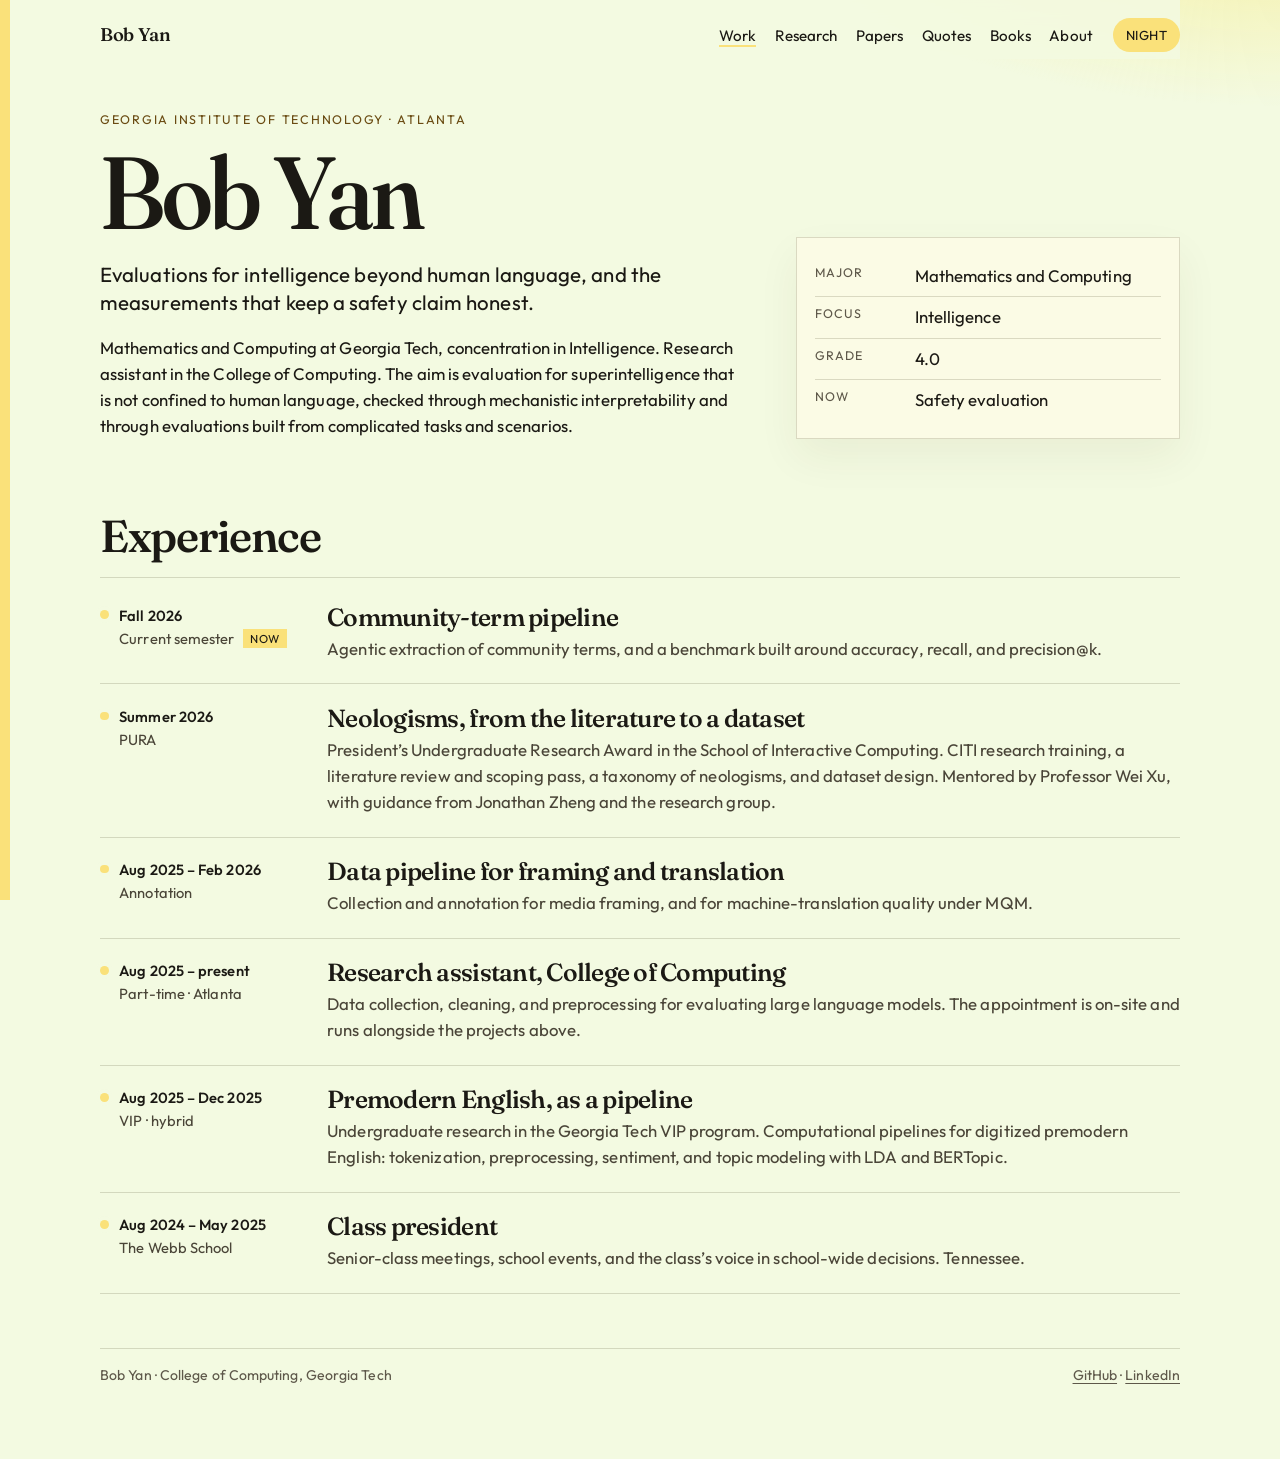
==== index.html @ c5e2551e "Add a reading list grouped by the questions behind the evaluation work. Co-authored-by: Cursor <curs" ====
<!DOCTYPE html>
<html lang="en" data-theme="light">
<head>
  <meta charset="utf-8">
  <script>
    (function () {
      try {
        var theme = localStorage.getItem("theme");
        if (theme === "dark" || theme === "light") {
          document.documentElement.setAttribute("data-theme", theme);
        }
      } catch (error) {}
    })();
  </script>
  <meta name="viewport" content="width=device-width, initial-scale=1">
  <title>Bob Yan</title>
  <meta name="description" content="Bob Yan studies Mathematics and Computing at Georgia Tech, concentration in Intelligence. He works on evaluations for superintelligence beyond human language.">
  <meta name="theme-color" content="#F3FAE1">
  <link rel="canonical" href="https://bobby-24.github.io/">
  <meta property="og:title" content="Bob Yan">
  <meta property="og:description" content="Evaluations for intelligence beyond human language, checked through more than one measure.">
  <meta property="og:type" content="website">
  <meta property="og:url" content="https://bobby-24.github.io/">
  <link rel="icon" href="favicon.svg" type="image/svg+xml">
  <link rel="preconnect" href="https://fonts.googleapis.com">
  <link rel="preconnect" href="https://fonts.gstatic.com" crossorigin>
  <link href="https://fonts.googleapis.com/css2?family=Fraunces:opsz,wght@9..144,500..700&family=Outfit:wght@100..900&display=swap" rel="stylesheet">
  <link rel="stylesheet" href="css/site.css">
</head>
<body>
  <a class="skip" href="#main">Skip to content</a>
  <div class="wrap">
    <header class="site-header">
      <a class="brand" href="index.html">Bob Yan</a>
      <nav class="site-nav" aria-label="Primary">
        <a href="index.html" aria-current="page">Work</a>
        <a href="research.html">Research</a>
        <a href="papers.html">Papers</a>
        <a href="quotes.html">Quotes</a>
        <a href="books.html">Books</a>
        <a href="about.html">About</a>
      </nav>
      <button class="theme-toggle" type="button" data-theme-toggle aria-pressed="false">Night</button>
    </header>

    <main id="main">
      <section class="opening">
        <div>
          <p class="eyebrow">Georgia Institute of Technology · Atlanta</p>
          <h1 class="mast">Bob Yan</h1>
          <p class="lede">Evaluations for intelligence beyond human language, and the measurements that keep a safety claim honest.</p>
          <p>Mathematics and Computing at Georgia Tech, concentration in Intelligence. Research assistant in the College of Computing. The aim is evaluation for superintelligence that is not confined to human language, checked through mechanistic interpretability and through evaluations built from complicated tasks and scenarios.</p>
        </div>
        <ul class="facts">
          <li><span>Major</span> Mathematics and Computing</li>
          <li><span>Focus</span> Intelligence</li>
          <li><span>Grade</span> 4.0</li>
          <li><span>Now</span> Safety evaluation</li>
        </ul>
      </section>

      <section class="section" aria-labelledby="experience-title">
        <h2 id="experience-title">Experience</h2>
        <ol class="timeline">
          <li>
            <div class="when"><strong>Fall 2026</strong> Current semester <span class="now">Now</span></div>
            <div>
              <h3>Community-term pipeline</h3>
              <p>Agentic extraction of community terms, and a benchmark built around accuracy, recall, and precision@k.</p>
            </div>
          </li>
          <li>
            <div class="when"><strong>Summer 2026</strong> PURA</div>
            <div>
              <h3>Neologisms, from the literature to a dataset</h3>
              <p>President’s Undergraduate Research Award in the School of Interactive Computing. CITI research training, a literature review and scoping pass, a taxonomy of neologisms, and dataset design. Mentored by Professor Wei Xu, with guidance from Jonathan Zheng and the research group.</p>
            </div>
          </li>
          <li>
            <div class="when"><strong>Aug 2025 – Feb 2026</strong> Annotation</div>
            <div>
              <h3>Data pipeline for framing and translation</h3>
              <p>Collection and annotation for media framing, and for machine-translation quality under MQM.</p>
            </div>
          </li>
          <li>
            <div class="when"><strong>Aug 2025 – present</strong> Part-time · Atlanta</div>
            <div>
              <h3>Research assistant, College of Computing</h3>
              <p>Data collection, cleaning, and preprocessing for evaluating large language models. The appointment is on-site and runs alongside the projects above.</p>
            </div>
          </li>
          <li>
            <div class="when"><strong>Aug 2025 – Dec 2025</strong> VIP · hybrid</div>
            <div>
              <h3>Premodern English, as a pipeline</h3>
              <p>Undergraduate research in the Georgia Tech VIP program. Computational pipelines for digitized premodern English: tokenization, preprocessing, sentiment, and topic modeling with LDA and BERTopic.</p>
            </div>
          </li>
          <li>
            <div class="when"><strong>Aug 2024 – May 2025</strong> The Webb School</div>
            <div>
              <h3>Class president</h3>
              <p>Senior-class meetings, school events, and the class’s voice in school-wide decisions. Tennessee.</p>
            </div>
          </li>
        </ol>
      </section>
    </main>

    <footer class="site-footer">
      <span>Bob Yan · College of Computing, Georgia Tech</span>
      <span><a href="https://github.com/BobbY-24">GitHub</a> · <a href="https://www.linkedin.com/in/guanjun-yan-71350a36a/">LinkedIn</a></span>
    </footer>
  </div>
  <script src="js/theme.js"></script>
</body>
</html>
---- css/site.css ----
:root {
  color-scheme: light;
  --bg: #f3fae1;
  --bg-raise: rgba(255, 252, 232, 0.72);
  --wash: #f7ed92;
  --accent: #fae17a;
  --ink: #1b1914;
  --muted: #4a4538;
  --faint: #5e584a;
  --line: rgba(48, 40, 12, 0.16);
  --link: #1a4a42;
  --kicker: #6a4b12;
  --shadow: 0 18px 40px rgba(70, 58, 10, 0.06);
  --serif: "Fraunces", "Iowan Old Style", Palatino, serif;
  --sans: "Outfit", "Avenir Next", "Segoe UI", sans-serif;
}

[data-theme="dark"] {
  color-scheme: dark;
  --bg: #1f1f28;
  --bg-raise: #2a2a37;
  --wash: #363646;
  --accent: #e6c384;
  --ink: #dcd7ba;
  --muted: #c8c093;
  --faint: #957fb8;
  --line: #363646;
  --link: #7fb4ca;
  --kicker: #e6c384;
  --shadow: none;
}

*,
*::before,
*::after {
  box-sizing: border-box;
}

html {
  background: var(--bg);
}

body {
  margin: 0;
  min-height: 100vh;
  background:
    radial-gradient(900px 420px at 100% -10%, var(--wash), transparent 60%),
    var(--bg);
  color: var(--ink);
  font-family: var(--sans);
  font-size: 1.05rem;
  font-weight: 420;
  line-height: 1.55;
  letter-spacing: 0.005em;
}

body::before {
  content: "";
  position: fixed;
  inset: 0 auto 0 0;
  width: 10px;
  background: var(--accent);
  pointer-events: none;
}

a {
  color: var(--link);
  text-decoration-thickness: 1px;
  text-underline-offset: 0.18em;
}

a:hover {
  color: var(--ink);
}

:focus-visible {
  outline: 2px solid var(--ink);
  outline-offset: 3px;
}

::selection {
  background: var(--accent);
  color: #1b1914;
}

.skip {
  position: absolute;
  left: 1rem;
  top: -4rem;
  background: var(--accent);
  color: #1b1914;
  padding: 0.5rem 0.8rem;
  z-index: 5;
}

.skip:focus {
  top: 0.75rem;
}

.wrap {
  width: min(1080px, calc(100% - 3rem));
  margin: 0 auto;
  padding-bottom: 4.5rem;
}

.site-header {
  display: flex;
  align-items: center;
  gap: 1.25rem;
  padding: 1.15rem 0 0.4rem;
  position: sticky;
  top: 0;
  z-index: 3;
  background: color-mix(in srgb, var(--bg) 88%, transparent);
  backdrop-filter: blur(10px);
}

.brand {
  font-family: var(--serif);
  font-weight: 560;
  font-size: 1.15rem;
  color: var(--ink);
  text-decoration: none;
  letter-spacing: -0.02em;
}

.site-nav {
  display: flex;
  gap: 1.15rem;
  margin-left: auto;
}

.site-nav a {
  color: var(--ink);
  text-decoration: none;
  font-size: 0.95rem;
}

.site-nav a[aria-current="page"] {
  box-shadow: inset 0 -2px 0 var(--accent);
}

.theme-toggle {
  appearance: none;
  border: 0;
  background: var(--accent);
  color: #1b1914;
  font: inherit;
  font-size: 0.82rem;
  letter-spacing: 0.04em;
  text-transform: uppercase;
  border-radius: 999px;
  padding: 0.42rem 0.8rem;
  cursor: pointer;
}

.opening {
  display: grid;
  grid-template-columns: 1.35fr 0.8fr;
  gap: 2.5rem 3rem;
  align-items: end;
  padding: 3.2rem 0 2.4rem;
}

.eyebrow,
.kicker {
  margin: 0 0 0.7rem;
  color: var(--kicker);
  font-size: 0.78rem;
  letter-spacing: 0.14em;
  text-transform: uppercase;
}

h1,
h2,
h3 {
  font-family: var(--serif);
  font-weight: 560;
  letter-spacing: -0.03em;
  line-height: 1.02;
}

h1 {
  margin: 0;
  max-width: 16ch;
  font-size: clamp(2.15rem, 4.4vw, 3.6rem);
  font-variation-settings: "opsz" 144, "SOFT" 40, "WONK" 1;
}

h1.mast {
  max-width: none;
  font-size: clamp(3.4rem, 8vw, 6.4rem);
}

h2 {
  margin: 0 0 1.2rem;
  font-size: clamp(2rem, 4vw, 2.8rem);
}

h3 {
  margin: 0 0 0.35rem;
  font-size: 1.55rem;
}

.lede {
  margin: 1rem 0 0;
  max-width: 38rem;
  font-size: 1.28rem;
  line-height: 1.4;
}

.opening p:last-child {
  margin-bottom: 0;
}

.facts {
  margin: 0;
  padding: 1.1rem 1.15rem;
  list-style: none;
  background: var(--bg-raise);
  border: 1px solid var(--line);
  box-shadow: var(--shadow);
}

.facts li {
  display: grid;
  grid-template-columns: 5.6rem 1fr;
  gap: 0.6rem;
  padding: 0.45rem 0;
  border-top: 1px solid var(--line);
}

.facts li:first-child {
  border-top: 0;
}

.facts span {
  color: var(--faint);
  font-size: 0.78rem;
  letter-spacing: 0.08em;
  text-transform: uppercase;
}

.section {
  padding: 2.2rem 0 0.4rem;
}

.timeline {
  list-style: none;
  margin: 0;
  padding: 0.3rem 0 0;
  border-top: 1px solid var(--line);
}

.timeline li {
  display: grid;
  grid-template-columns: 11.5rem 1fr;
  gap: 1.5rem;
  padding: 1.35rem 0 1.35rem 1.2rem;
  border-bottom: 1px solid var(--line);
  position: relative;
}

.timeline li::before {
  content: "";
  position: absolute;
  left: 0;
  top: 1.7rem;
  width: 0.55rem;
  height: 0.55rem;
  border-radius: 50%;
  background: var(--accent);
  box-shadow: 0 0 0 4px var(--bg);
}

.when {
  color: var(--muted);
  font-size: 0.92rem;
}

.when strong {
  display: block;
  color: var(--ink);
  font-weight: 560;
}

.now {
  display: inline-block;
  margin-left: 0.35rem;
  padding: 0.05rem 0.4rem;
  background: var(--accent);
  color: #1b1914;
  font-size: 0.72rem;
  letter-spacing: 0.08em;
  text-transform: uppercase;
  vertical-align: 0.1em;
}

.timeline p,
.project p,
.prose p {
  margin: 0.35rem 0 0;
  color: var(--muted);
}

.interest-grid,
.project-list {
  display: grid;
  gap: 1rem;
}

.interest-grid {
  grid-template-columns: 1fr 1fr;
  gap: 1rem;
  margin-bottom: 2.4rem;
}

.panel,
.project {
  background: var(--bg-raise);
  border: 1px solid var(--line);
  padding: 1.25rem 1.3rem 1.35rem;
}

.panel p,
.project p {
  color: var(--muted);
}

.index {
  display: block;
  margin-bottom: 0.7rem;
  font-family: var(--serif);
  font-size: 0.95rem;
  color: var(--kicker);
}

.meta {
  display: flex;
  flex-wrap: wrap;
  gap: 0.4rem 0.55rem;
  margin: 0.9rem 0 0;
  padding: 0;
  list-style: none;
}

.meta li {
  border: 1px solid var(--line);
  padding: 0.15rem 0.5rem;
  font-size: 0.82rem;
  color: var(--muted);
}

.repo {
  display: inline-block;
  margin-top: 0.95rem;
  color: var(--ink);
  font-weight: 560;
}

.pair {
  display: grid;
  gap: 0.85rem;
  margin-top: 1rem;
}

.pair a {
  color: var(--ink);
}

.note {
  margin-top: 0.8rem;
  font-size: 0.92rem;
}

.coursework {
  margin-top: 1.6rem;
  padding-top: 1.2rem;
  border-top: 1px solid var(--line);
}

.coursework ul {
  margin: 0.4rem 0 0;
  padding: 0;
  list-style: none;
}

.coursework li + li {
  margin-top: 0.35rem;
}

.shelf {
  list-style: none;
  margin: 0;
  padding: 0;
  border-top: 1px solid var(--line);
}

.shelf li {
  display: grid;
  grid-template-columns: 8.5rem 1fr;
  gap: 1rem;
  padding: 0.85rem 0;
  border-bottom: 1px solid var(--line);
}

.shelf strong {
  font-weight: 560;
}

.writers {
  margin: 0.4rem 0 0;
  font-family: var(--serif);
  font-size: clamp(1.6rem, 3vw, 2.2rem);
  line-height: 1.25;
  letter-spacing: -0.03em;
}

.writers a {
  color: inherit;
}

.link-row {
  display: flex;
  flex-wrap: wrap;
  gap: 0.7rem 1.2rem;
  margin: 0.8rem 0 0;
  padding: 0;
  list-style: none;
}

.site-footer {
  display: flex;
  justify-content: space-between;
  gap: 1rem;
  margin-top: 3rem;
  padding-top: 1rem;
  border-top: 1px solid var(--line);
  color: var(--faint);
  font-size: 0.88rem;
}

.site-footer a {
  color: var(--faint);
}

.quote-open {
  grid-template-columns: 1fr;
  padding-bottom: 0.4rem;
}

.epigraph {
  margin: 1.4rem 0 0;
  padding: 0;
  border: 0;
  max-width: 28rem;
}

.epigraph p {
  margin: 0;
  font-family: var(--serif);
  font-size: clamp(1.45rem, 3vw, 2.05rem);
  line-height: 1.25;
  letter-spacing: -0.03em;
}

.epigraph footer {
  margin-top: 0.75rem;
  color: var(--muted);
  font-size: 0.95rem;
}

.quote-nav {
  display: flex;
  flex-wrap: wrap;
  gap: 0.35rem 1.1rem;
  margin-top: 1.6rem;
}

.quote-nav a {
  color: var(--ink);
  text-decoration: none;
  letter-spacing: 0.08em;
  text-transform: lowercase;
  font-size: 0.92rem;
}

.quote-section {
  scroll-margin-top: 4.5rem;
}

.quote-section h2 {
  font-size: clamp(1.7rem, 3vw, 2.2rem);
  font-weight: 500;
  letter-spacing: 0.01em;
}

.quotes {
  list-style: none;
  margin: 0;
  padding: 0;
  border-top: 1px solid var(--line);
}

.quotes li {
  padding: 1.15rem 0 1.2rem;
  border-bottom: 1px solid var(--line);
}

.quotes .line {
  margin: 0;
  max-width: 40rem;
  font-family: var(--serif);
  font-size: 1.28rem;
  line-height: 1.35;
  letter-spacing: -0.02em;
}

.quotes .who {
  margin: 0.55rem 0 0;
  color: var(--muted);
  font-size: 0.92rem;
}

.colophon {
  margin-top: 1.4rem;
  max-width: 42rem;
  color: var(--faint);
  font-size: 0.88rem;
}

.read-section {
  scroll-margin-top: 4.5rem;
  margin-top: 2.8rem;
}

.read-section h2 {
  margin-bottom: 0.7rem;
  font-size: clamp(1.7rem, 3vw, 2.3rem);
}

.read-section .why {
  max-width: 42rem;
  margin: 0;
  color: var(--muted);
}

.read-section .count {
  margin: 0.85rem 0 0;
  color: var(--kicker);
  font-size: 0.78rem;
  letter-spacing: 0.14em;
  text-transform: uppercase;
}

.papers {
  list-style: none;
  margin: 0.7rem 0 0;
  padding: 0;
  border-top: 1px solid var(--line);
}

.papers li {
  display: grid;
  grid-template-columns: minmax(11rem, 17rem) minmax(0, 1fr) 3.2rem;
  gap: 0.35rem 1.2rem;
  align-items: baseline;
  padding: 0.85rem 0;
  border-bottom: 1px solid var(--line);
}

.papers .who {
  color: var(--muted);
  font-size: 0.92rem;
}

.papers a {
  color: var(--ink);
  font-family: var(--serif);
  font-size: 1.08rem;
  letter-spacing: -0.02em;
  line-height: 1.3;
}

.papers .year {
  color: var(--faint);
  font-size: 0.85rem;
  font-variant-numeric: tabular-nums;
  text-align: right;
}

.shelf-block {
  margin-top: 2.4rem;
}

.shelf-block h2 {
  margin-bottom: 0.9rem;
  padding-bottom: 0.45rem;
  border-bottom: 1px solid var(--line);
  font-size: clamp(1.6rem, 3vw, 2.1rem);
}

.shelf-label {
  margin: 1.8rem 0 0.75rem;
  color: var(--kicker);
  font-family: var(--sans);
  font-size: 0.78rem;
  font-weight: 560;
  letter-spacing: 0.14em;
  text-transform: uppercase;
}

.book-list {
  display: grid;
  grid-template-columns: repeat(auto-fill, minmax(min(100%, 270px), 1fr));
  gap: 0.9rem;
}

.book-item {
  display: flex;
  gap: 1rem;
  min-height: 9.2rem;
  padding: 1rem;
  border: 1px solid var(--line);
  background: var(--bg-raise);
  color: inherit;
  text-decoration: none;
}

a.book-item:hover {
  border-color: var(--accent);
}

a.book-item:hover .book-title {
  text-decoration: underline;
}

.book-cover {
  flex: 0 0 5rem;
  width: 5rem;
  height: 7.5rem;
  background: var(--wash);
  overflow: hidden;
}

.book-cover img {
  display: block;
  width: 100%;
  height: 100%;
  object-fit: cover;
}

.book-info {
  display: flex;
  flex-direction: column;
  min-width: 0;
}

.book-title {
  font-family: var(--serif);
  font-size: 1.08rem;
  font-weight: 560;
  letter-spacing: -0.02em;
  line-height: 1.25;
}

.book-author {
  margin-top: 0.35rem;
  color: var(--muted);
  font-size: 0.9rem;
}

.book-year {
  margin-top: auto;
  padding-top: 0.45rem;
  color: var(--faint);
  font-size: 0.78rem;
  letter-spacing: 0.04em;
}

@media (max-width: 800px) {
  body::before {
    width: 6px;
  }

  .wrap {
    width: min(1080px, calc(100% - 1.6rem));
  }

  .site-header {
    flex-wrap: wrap;
  }

  .site-nav {
    gap: 0.75rem;
  }

  .opening,
  .interest-grid,
  .timeline li,
  .shelf li,
  .facts li {
    grid-template-columns: 1fr;
  }

  .facts li {
    gap: 0.15rem;
  }

  .papers li {
    grid-template-columns: 1fr auto;
  }

  .papers .who {
    grid-column: 1 / -1;
  }

  h1 {
    font-size: clamp(1.85rem, 8vw, 2.6rem);
  }

  h1.mast {
    font-size: clamp(3rem, 16vw, 4.4rem);
  }

  .site-footer {
    flex-direction: column;
  }
}

@media (prefers-reduced-motion: reduce) {
  html {
    scroll-behavior: auto;
  }
}
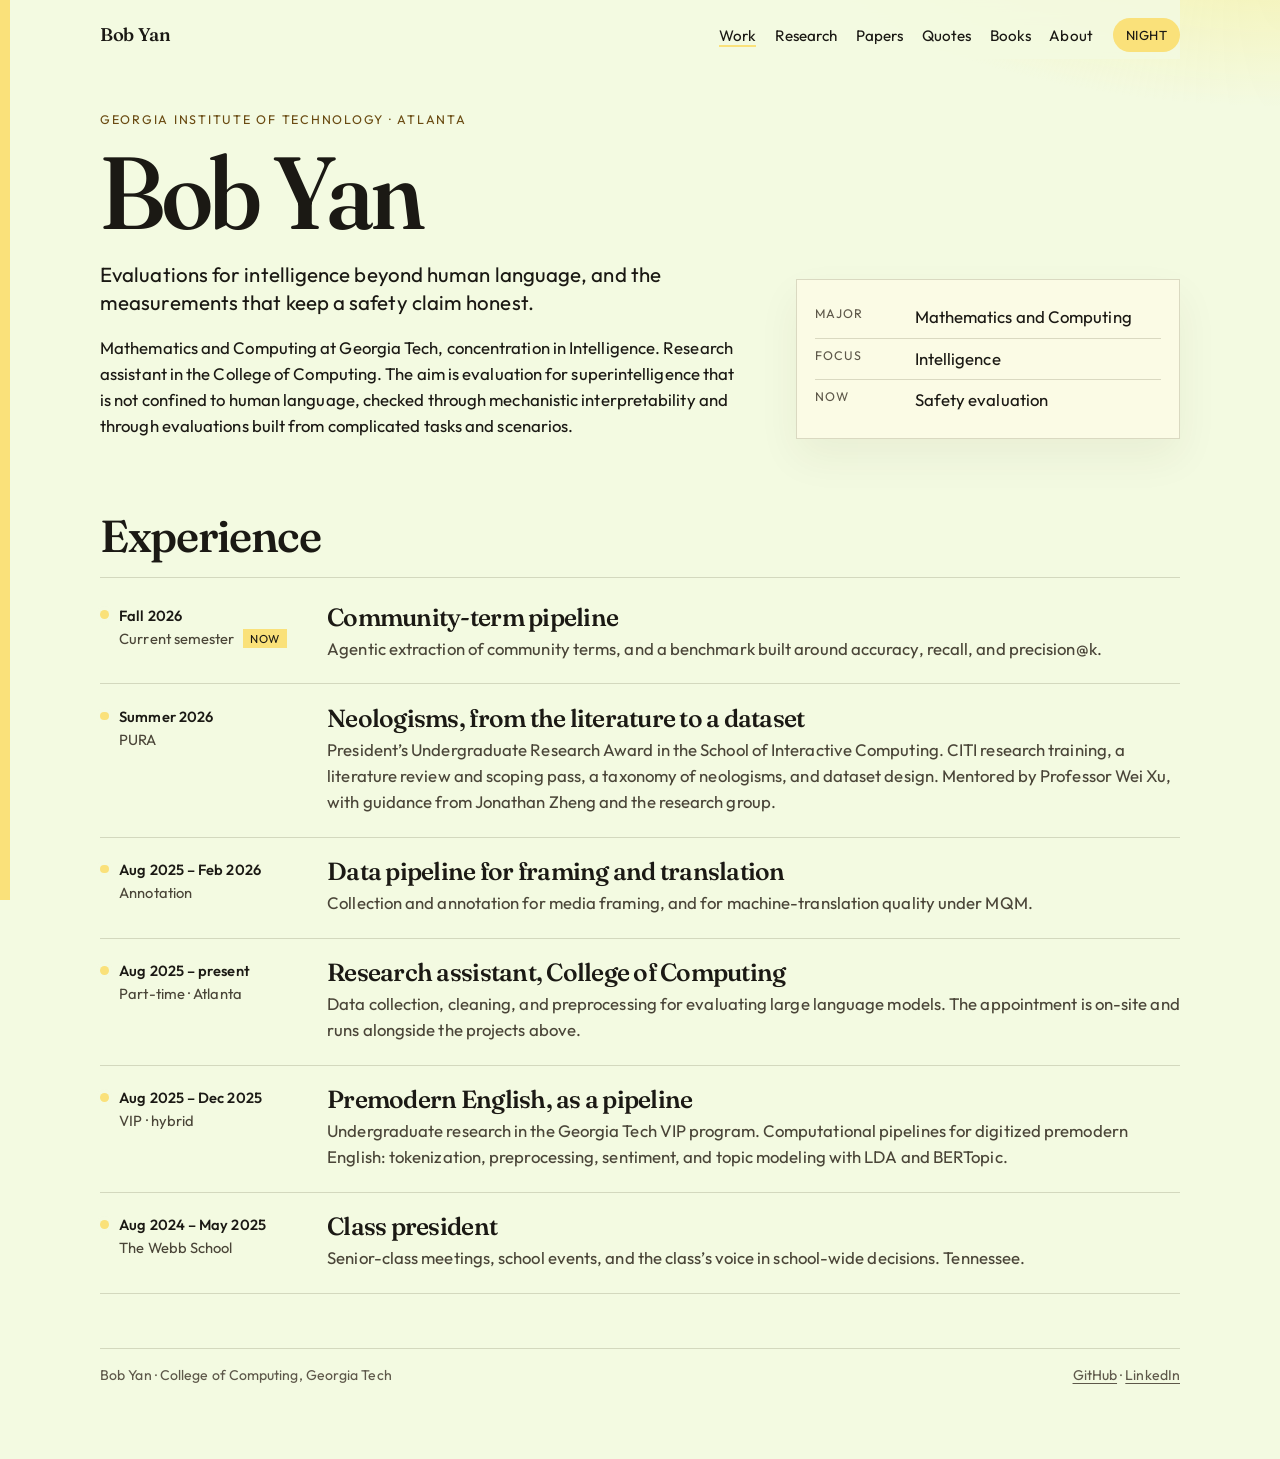
==== commit fdd88c8e: "Remove the grade from the public profile. Co-authored-by: Cursor <cursoragent@cursor.com>" ====
--- a/index.html
+++ b/index.html
@@ -54,7 +54,6 @@
         <ul class="facts">
           <li><span>Major</span> Mathematics and Computing</li>
           <li><span>Focus</span> Intelligence</li>
-          <li><span>Grade</span> 4.0</li>
           <li><span>Now</span> Safety evaluation</li>
         </ul>
       </section>
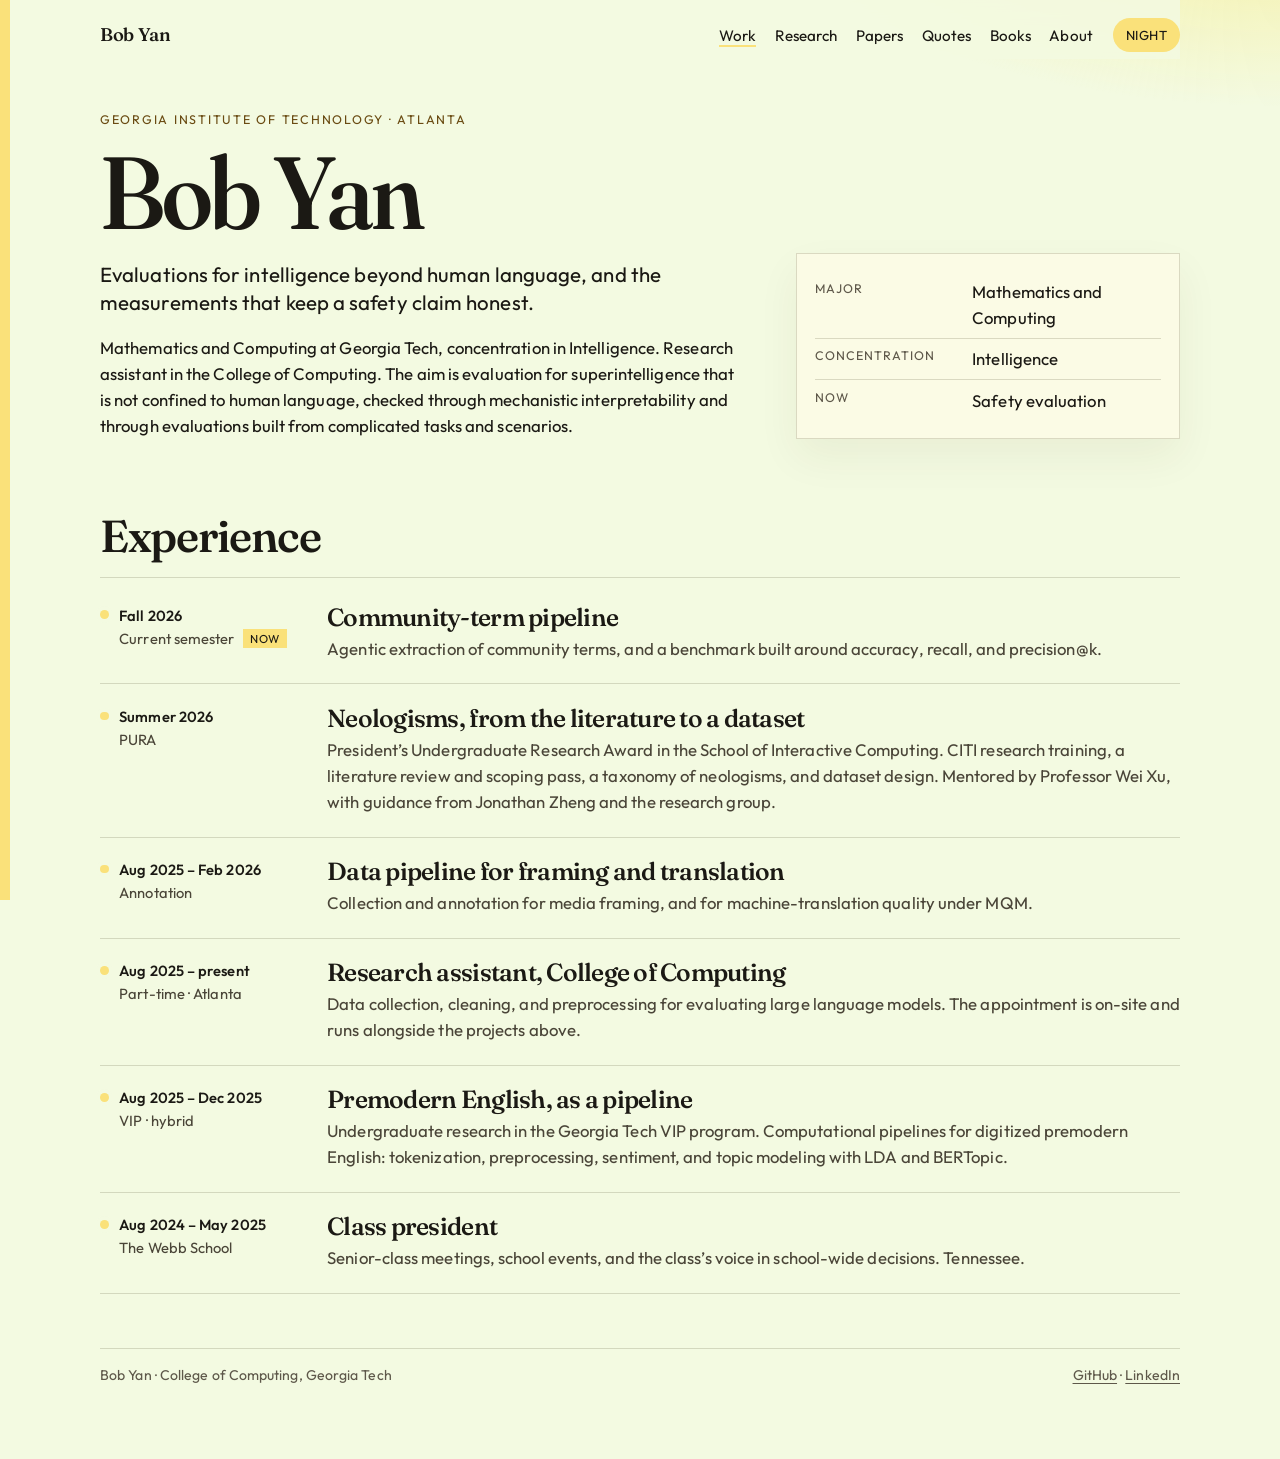
==== commit f4145319: "Name the facts label Concentration. Co-authored-by: Cursor <cursoragent@cursor.com>" ====
--- a/index.html
+++ b/index.html
@@ -53,7 +53,7 @@
         </div>
         <ul class="facts">
           <li><span>Major</span> Mathematics and Computing</li>
-          <li><span>Focus</span> Intelligence</li>
+          <li><span>Concentration</span> Intelligence</li>
           <li><span>Now</span> Safety evaluation</li>
         </ul>
       </section>
--- a/css/site.css
+++ b/css/site.css
@@ -220,11 +220,12 @@
   background: var(--bg-raise);
   border: 1px solid var(--line);
   box-shadow: var(--shadow);
+  container-type: inline-size;
 }
 
 .facts li {
   display: grid;
-  grid-template-columns: 5.6rem 1fr;
+  grid-template-columns: 9.2rem 1fr;
   gap: 0.6rem;
   padding: 0.45rem 0;
   border-top: 1px solid var(--line);
@@ -239,6 +240,13 @@
   font-size: 0.78rem;
   letter-spacing: 0.08em;
   text-transform: uppercase;
+}
+
+@container (max-width: 20rem) {
+  .facts li {
+    grid-template-columns: 1fr;
+    gap: 0.15rem;
+  }
 }
 
 .section {
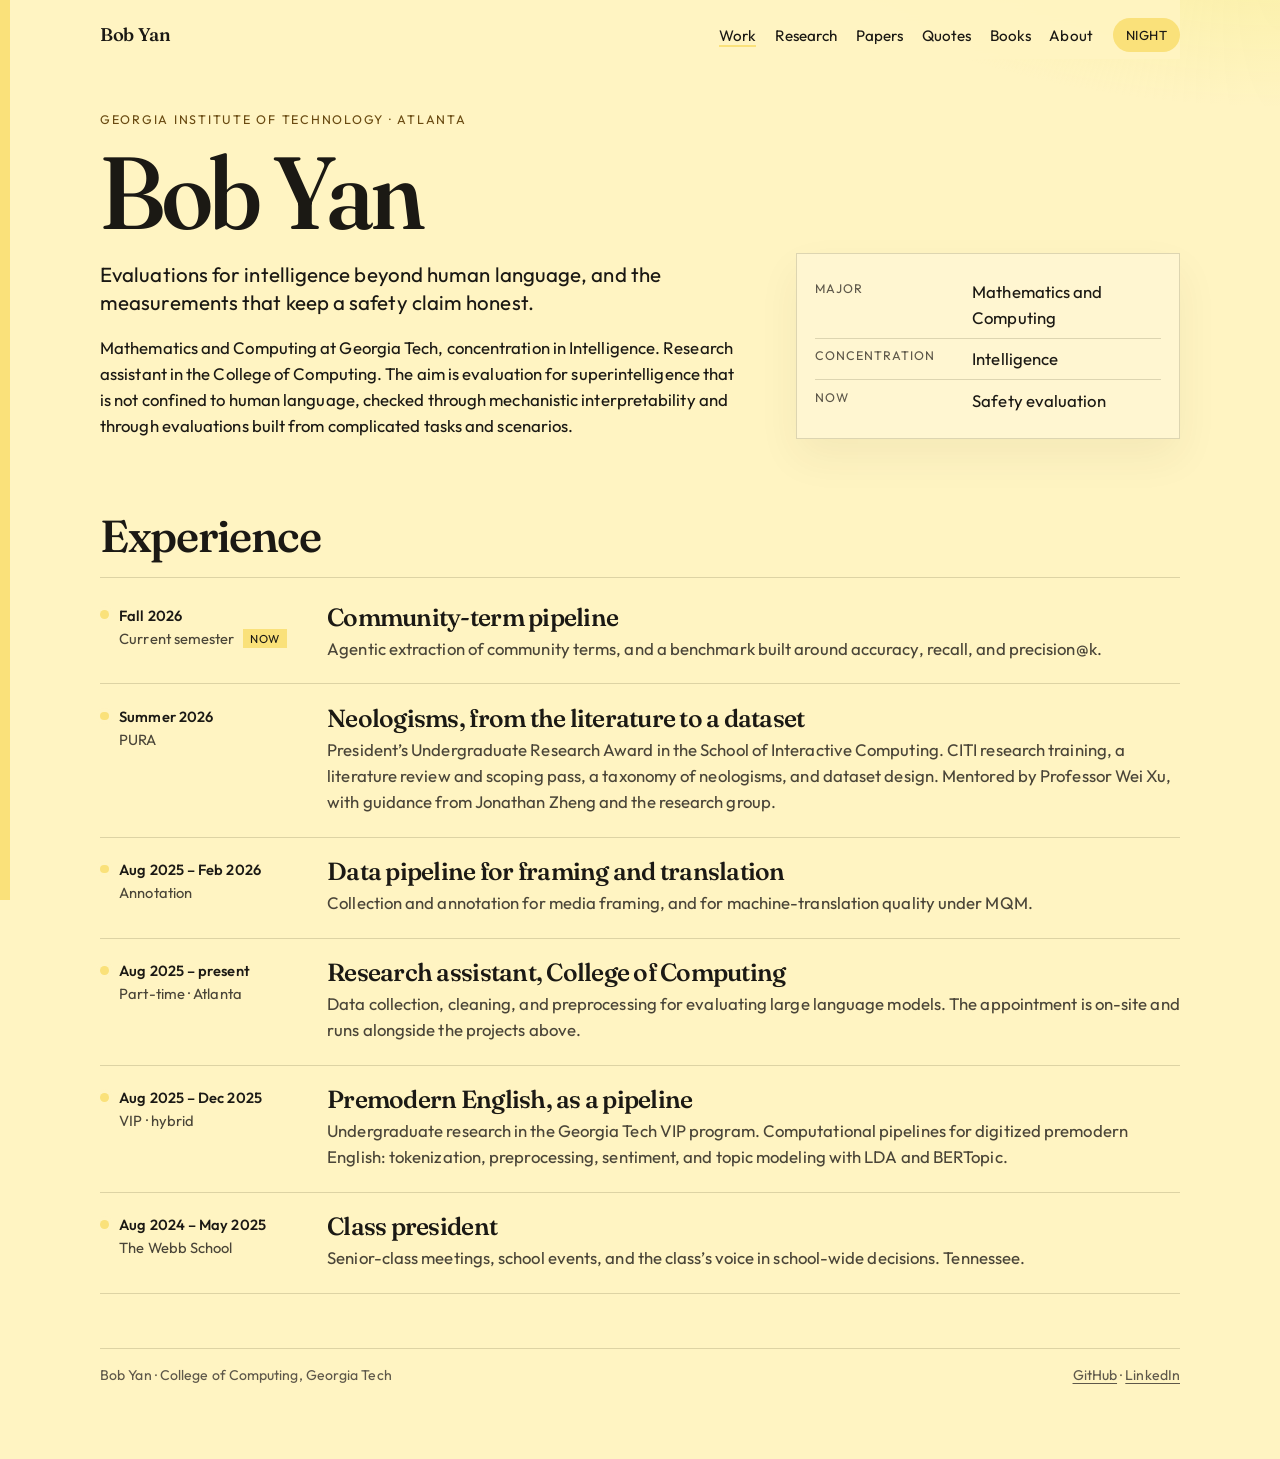
==== commit 928a1ed4: "Shift the paper background to light yellow and the night text to gold. Co-authored-by: Cursor <curso" ====
--- a/index.html
+++ b/index.html
@@ -15,7 +15,7 @@
   <meta name="viewport" content="width=device-width, initial-scale=1">
   <title>Bob Yan</title>
   <meta name="description" content="Bob Yan studies Mathematics and Computing at Georgia Tech, concentration in Intelligence. He works on evaluations for superintelligence beyond human language.">
-  <meta name="theme-color" content="#F3FAE1">
+  <meta name="theme-color" content="#FFF4C2">
   <link rel="canonical" href="https://bobby-24.github.io/">
   <meta property="og:title" content="Bob Yan">
   <meta property="og:description" content="Evaluations for intelligence beyond human language, checked through more than one measure.">
--- a/css/site.css
+++ b/css/site.css
@@ -1,7 +1,7 @@
 :root {
   color-scheme: light;
-  --bg: #f3fae1;
-  --bg-raise: rgba(255, 252, 232, 0.72);
+  --bg: #fff4c2;
+  --bg-raise: rgba(255, 248, 214, 0.78);
   --wash: #f7ed92;
   --accent: #fae17a;
   --ink: #1b1914;
@@ -21,8 +21,8 @@
   --bg-raise: #2a2a37;
   --wash: #363646;
   --accent: #e6c384;
-  --ink: #dcd7ba;
-  --muted: #c8c093;
+  --ink: #f2d08a;
+  --muted: #d4bc80;
   --faint: #957fb8;
   --line: #363646;
   --link: #7fb4ca;
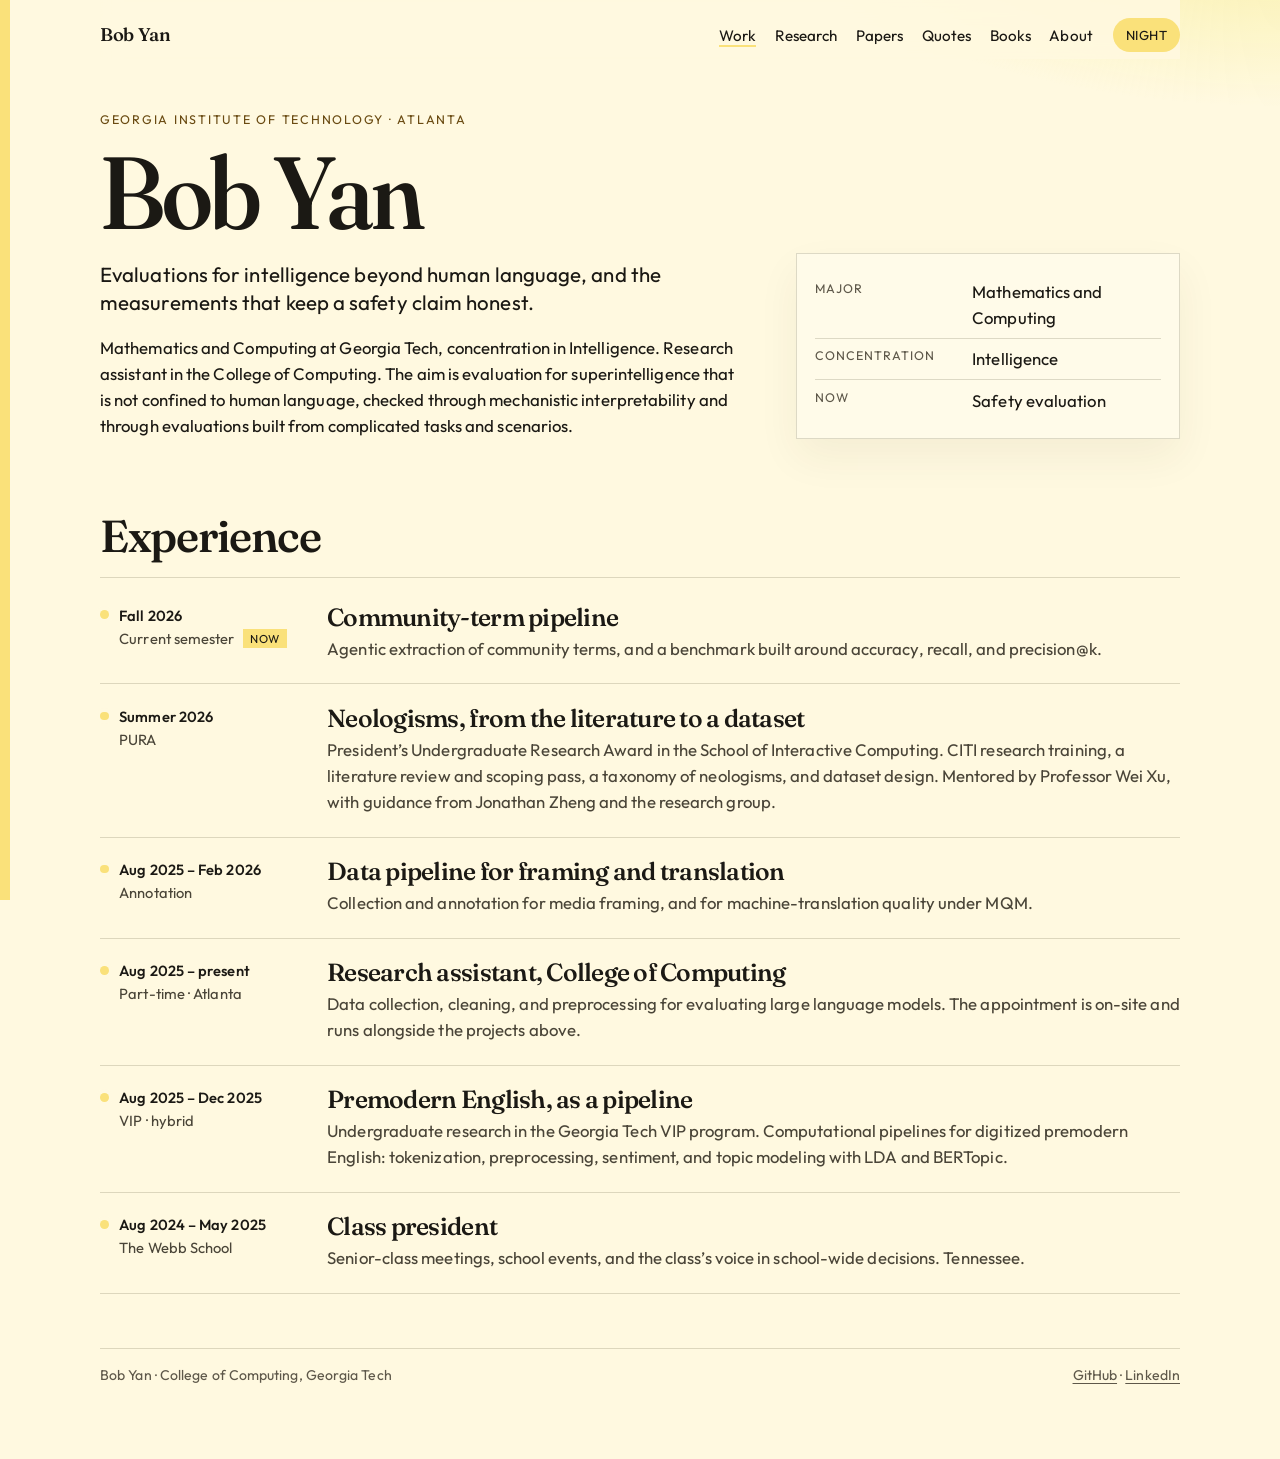
==== commit 8c77cfa8: "Lighten the paper background so the yellow sits closer to white. Co-authored-by: Cursor <cursoragent" ====
--- a/index.html
+++ b/index.html
@@ -15,7 +15,7 @@
   <meta name="viewport" content="width=device-width, initial-scale=1">
   <title>Bob Yan</title>
   <meta name="description" content="Bob Yan studies Mathematics and Computing at Georgia Tech, concentration in Intelligence. He works on evaluations for superintelligence beyond human language.">
-  <meta name="theme-color" content="#FFF4C2">
+  <meta name="theme-color" content="#FFF9E0">
   <link rel="canonical" href="https://bobby-24.github.io/">
   <meta property="og:title" content="Bob Yan">
   <meta property="og:description" content="Evaluations for intelligence beyond human language, checked through more than one measure.">
--- a/css/site.css
+++ b/css/site.css
@@ -1,7 +1,7 @@
 :root {
   color-scheme: light;
-  --bg: #fff4c2;
-  --bg-raise: rgba(255, 248, 214, 0.78);
+  --bg: #fff9e0;
+  --bg-raise: rgba(255, 252, 236, 0.82);
   --wash: #f7ed92;
   --accent: #fae17a;
   --ink: #1b1914;
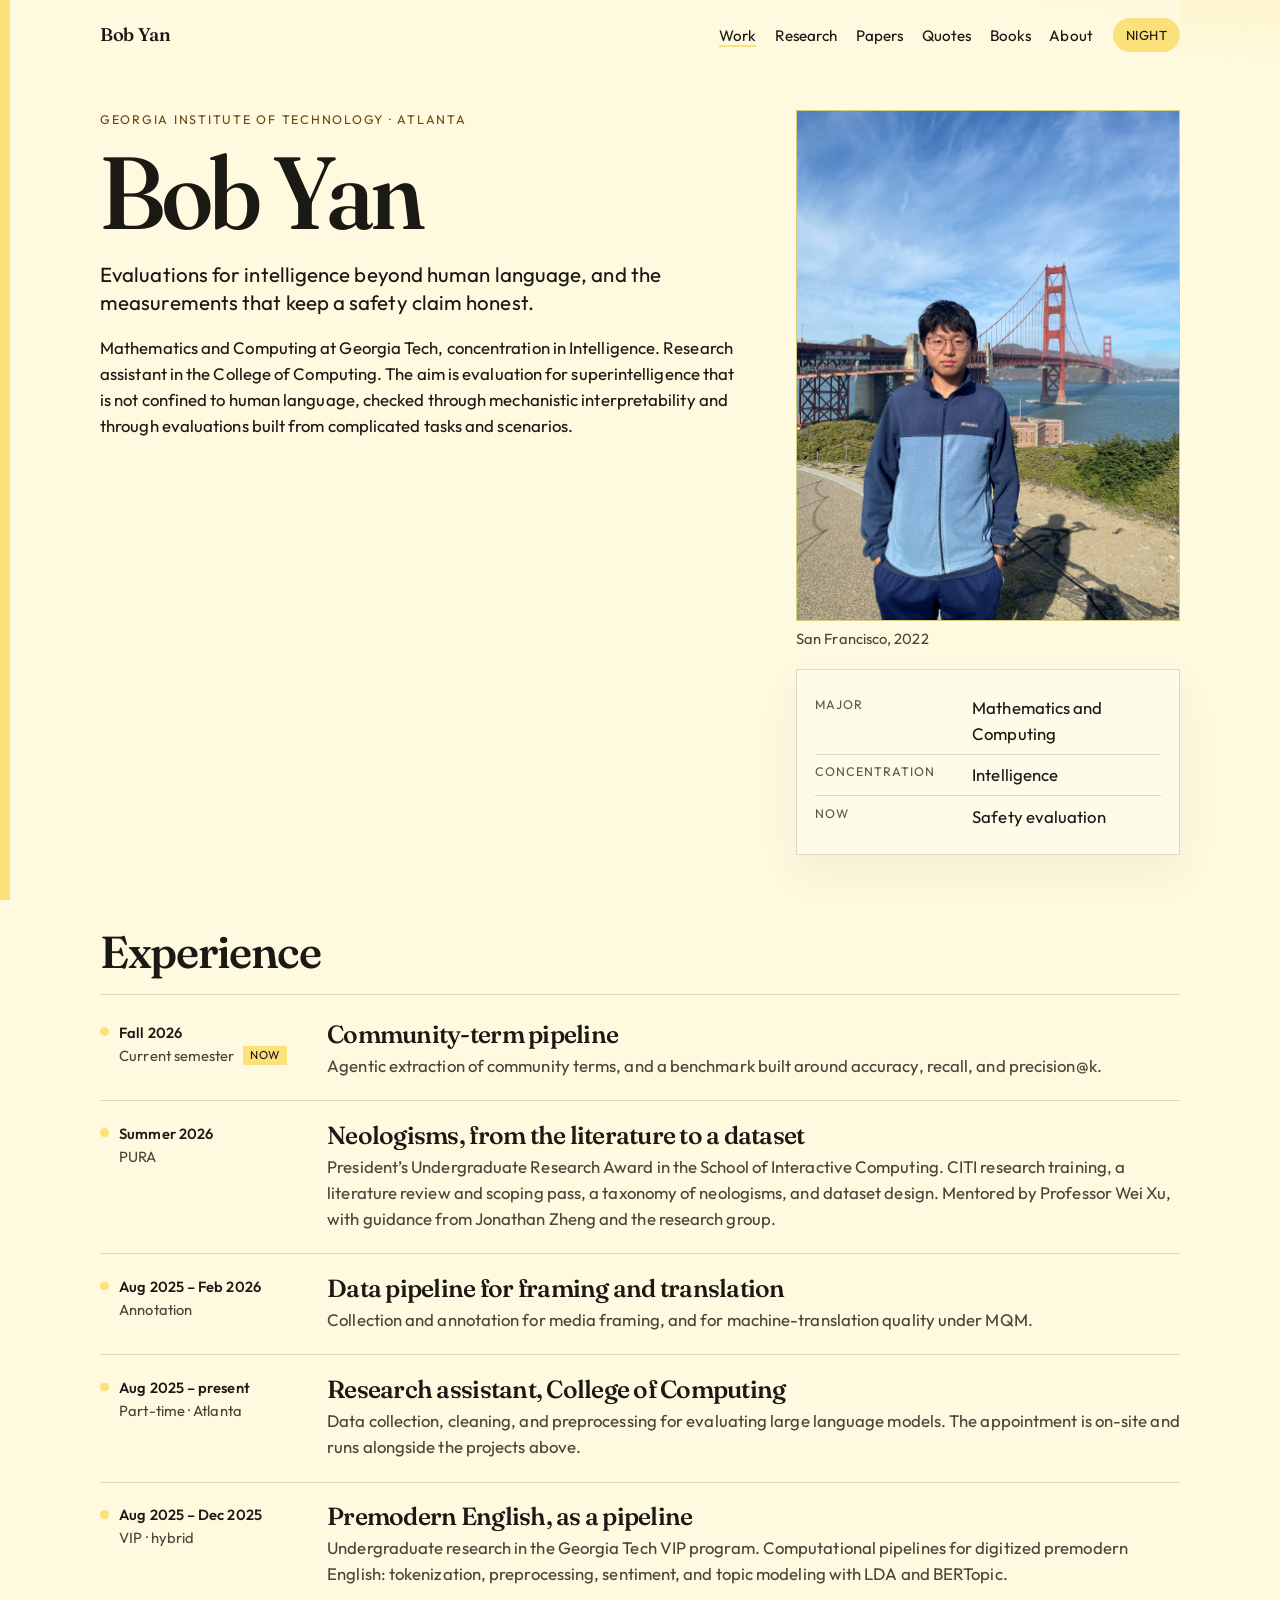
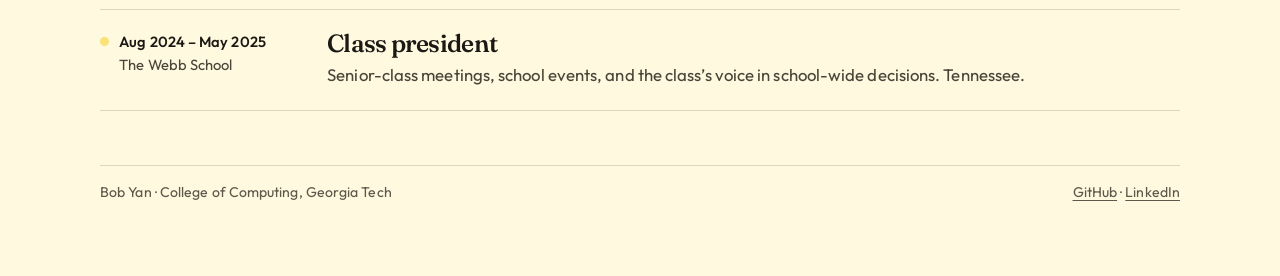
==== commit 27e62e3e: "Show San Francisco, 2022 on the work page so the first page carries that photo. Co-authored-by: Curs" ====
--- a/index.html
+++ b/index.html
@@ -44,18 +44,24 @@
     </header>
 
     <main id="main">
-      <section class="opening">
+      <section class="opening with-visit">
         <div>
           <p class="eyebrow">Georgia Institute of Technology · Atlanta</p>
           <h1 class="mast">Bob Yan</h1>
           <p class="lede">Evaluations for intelligence beyond human language, and the measurements that keep a safety claim honest.</p>
           <p>Mathematics and Computing at Georgia Tech, concentration in Intelligence. Research assistant in the College of Computing. The aim is evaluation for superintelligence that is not confined to human language, checked through mechanistic interpretability and through evaluations built from complicated tasks and scenarios.</p>
         </div>
-        <ul class="facts">
-          <li><span>Major</span> Mathematics and Computing</li>
-          <li><span>Concentration</span> Intelligence</li>
-          <li><span>Now</span> Safety evaluation</li>
-        </ul>
+        <div class="opening-aside">
+          <figure class="visit">
+            <img src="images/life/san-francisco-2022.jpg" alt="San Francisco, 2022" width="768" height="1024">
+            <figcaption>San Francisco, 2022</figcaption>
+          </figure>
+          <ul class="facts">
+            <li><span>Major</span> Mathematics and Computing</li>
+            <li><span>Concentration</span> Intelligence</li>
+            <li><span>Now</span> Safety evaluation</li>
+          </ul>
+        </div>
       </section>
 
       <section class="section" aria-labelledby="experience-title">
--- a/css/site.css
+++ b/css/site.css
@@ -162,6 +162,37 @@
   padding: 3.2rem 0 2.4rem;
 }
 
+.opening.with-visit {
+  align-items: start;
+}
+
+.opening-aside {
+  display: flex;
+  flex-direction: column;
+  gap: 1.15rem;
+  min-width: 0;
+}
+
+.visit {
+  margin: 0;
+  min-width: 0;
+}
+
+.visit img {
+  display: block;
+  width: 100%;
+  max-width: 100%;
+  height: auto;
+  background: var(--wash);
+  border: 1px solid var(--line);
+}
+
+.visit figcaption {
+  margin-top: 0.45rem;
+  color: var(--muted);
+  font-size: 0.92rem;
+}
+
 .eyebrow,
 .kicker {
   margin: 0 0 0.7rem;
@@ -736,6 +767,42 @@
   }
 }
 
+.life-photos {
+  display: grid;
+  grid-template-columns: 1fr;
+  gap: 1.5rem;
+  margin: 0;
+  padding: 0;
+  list-style: none;
+}
+
+.life-photos figure {
+  margin: 0;
+  min-width: 0;
+}
+
+.life-photos img {
+  display: block;
+  width: 100%;
+  max-width: 100%;
+  height: auto;
+  background: var(--wash);
+  border: 1px solid var(--line);
+}
+
+.life-photos figcaption {
+  margin-top: 0.45rem;
+  color: var(--muted);
+  font-size: 0.92rem;
+}
+
+@media (min-width: 640px) {
+  .life-photos {
+    grid-template-columns: repeat(2, minmax(0, 1fr));
+    gap: 1.6rem 1.1rem;
+  }
+}
+
 @media (prefers-reduced-motion: reduce) {
   html {
     scroll-behavior: auto;
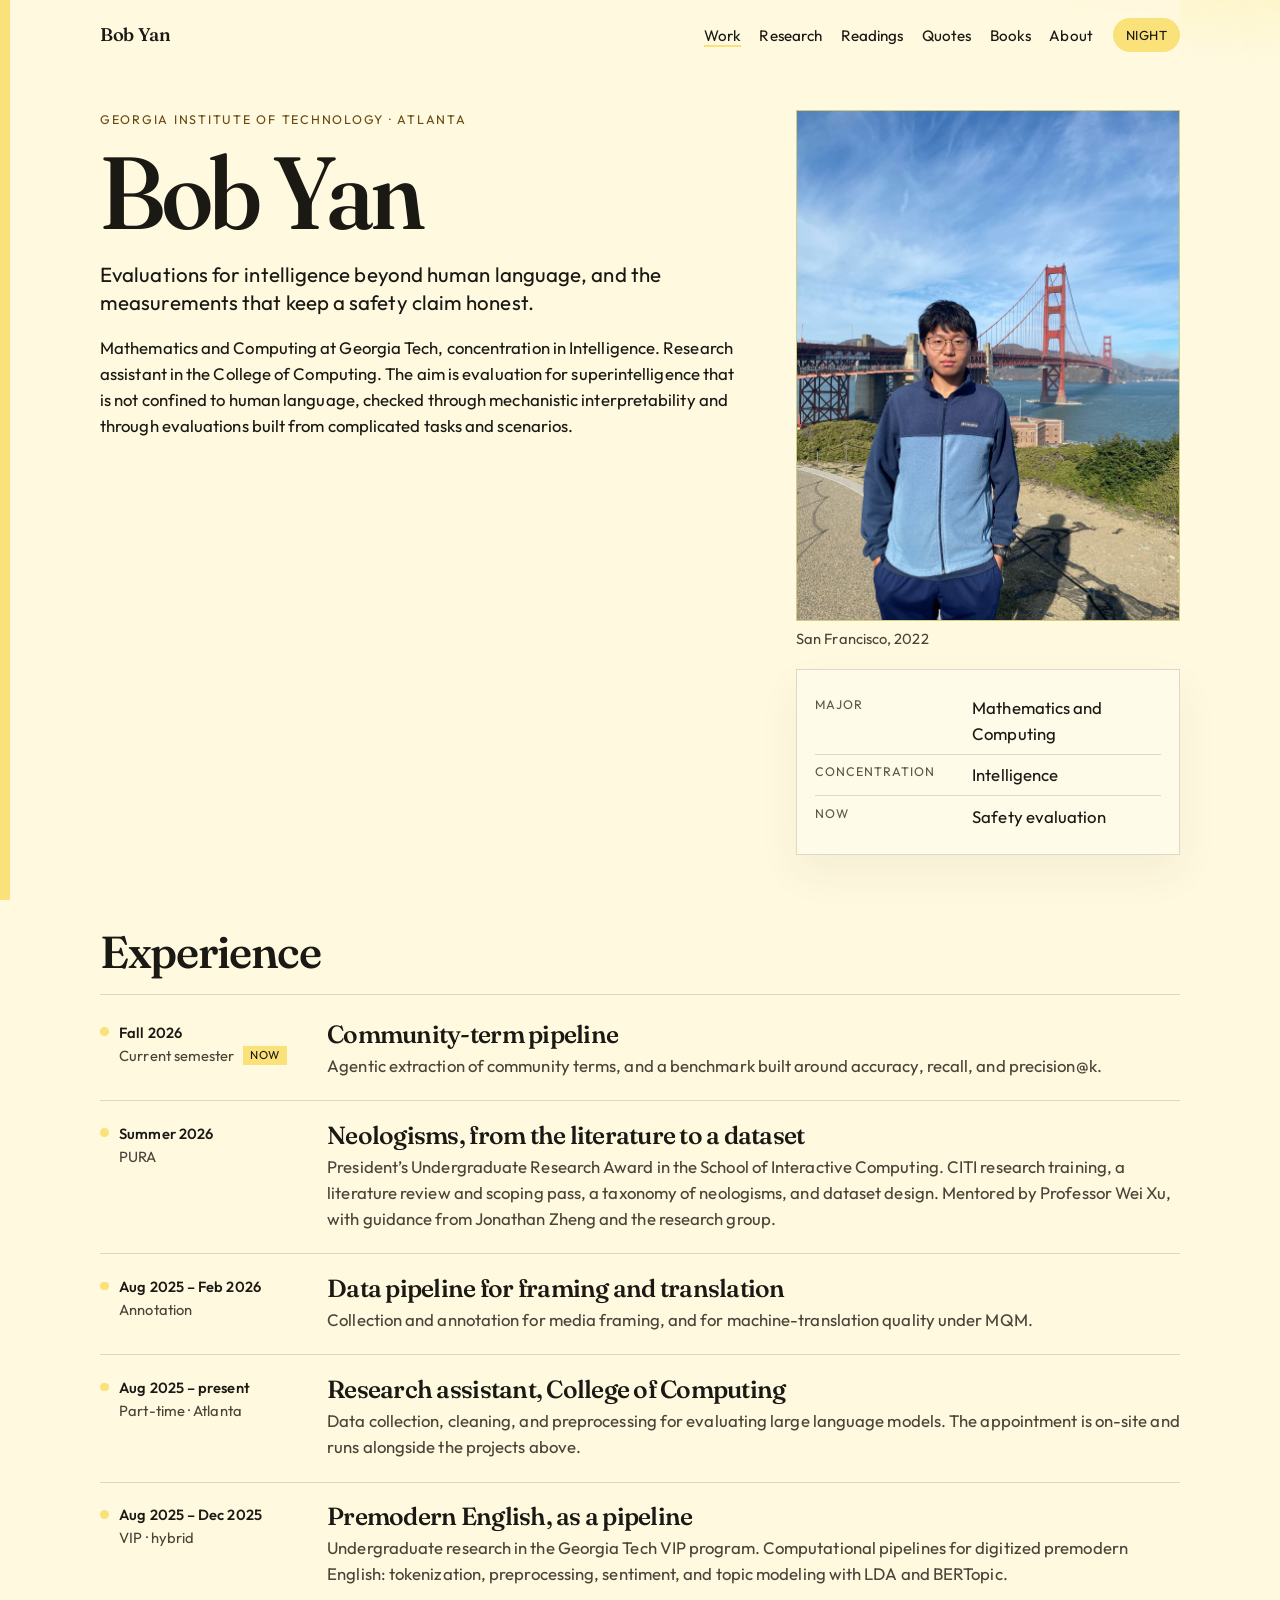
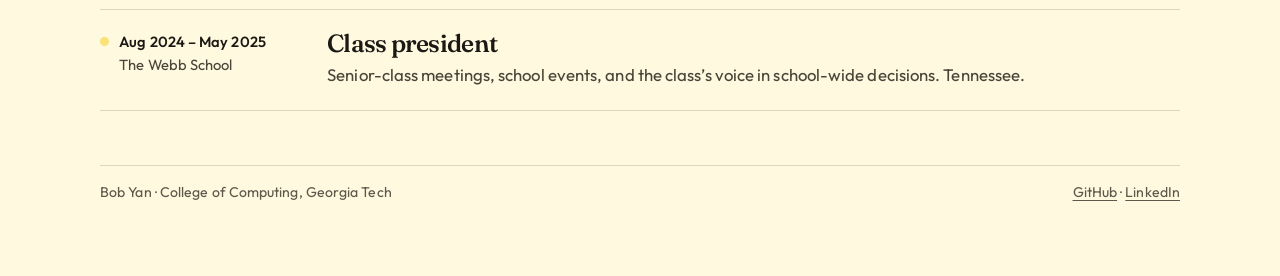
==== commit c69dbd4a: "Rename the Papers tab to Readings so the nav matches the reading list. Co-authored-by: Cursor <curso" ====
--- a/index.html
+++ b/index.html
@@ -35,7 +35,7 @@
       <nav class="site-nav" aria-label="Primary">
         <a href="index.html" aria-current="page">Work</a>
         <a href="research.html">Research</a>
-        <a href="papers.html">Papers</a>
+        <a href="papers.html">Readings</a>
         <a href="quotes.html">Quotes</a>
         <a href="books.html">Books</a>
         <a href="about.html">About</a>
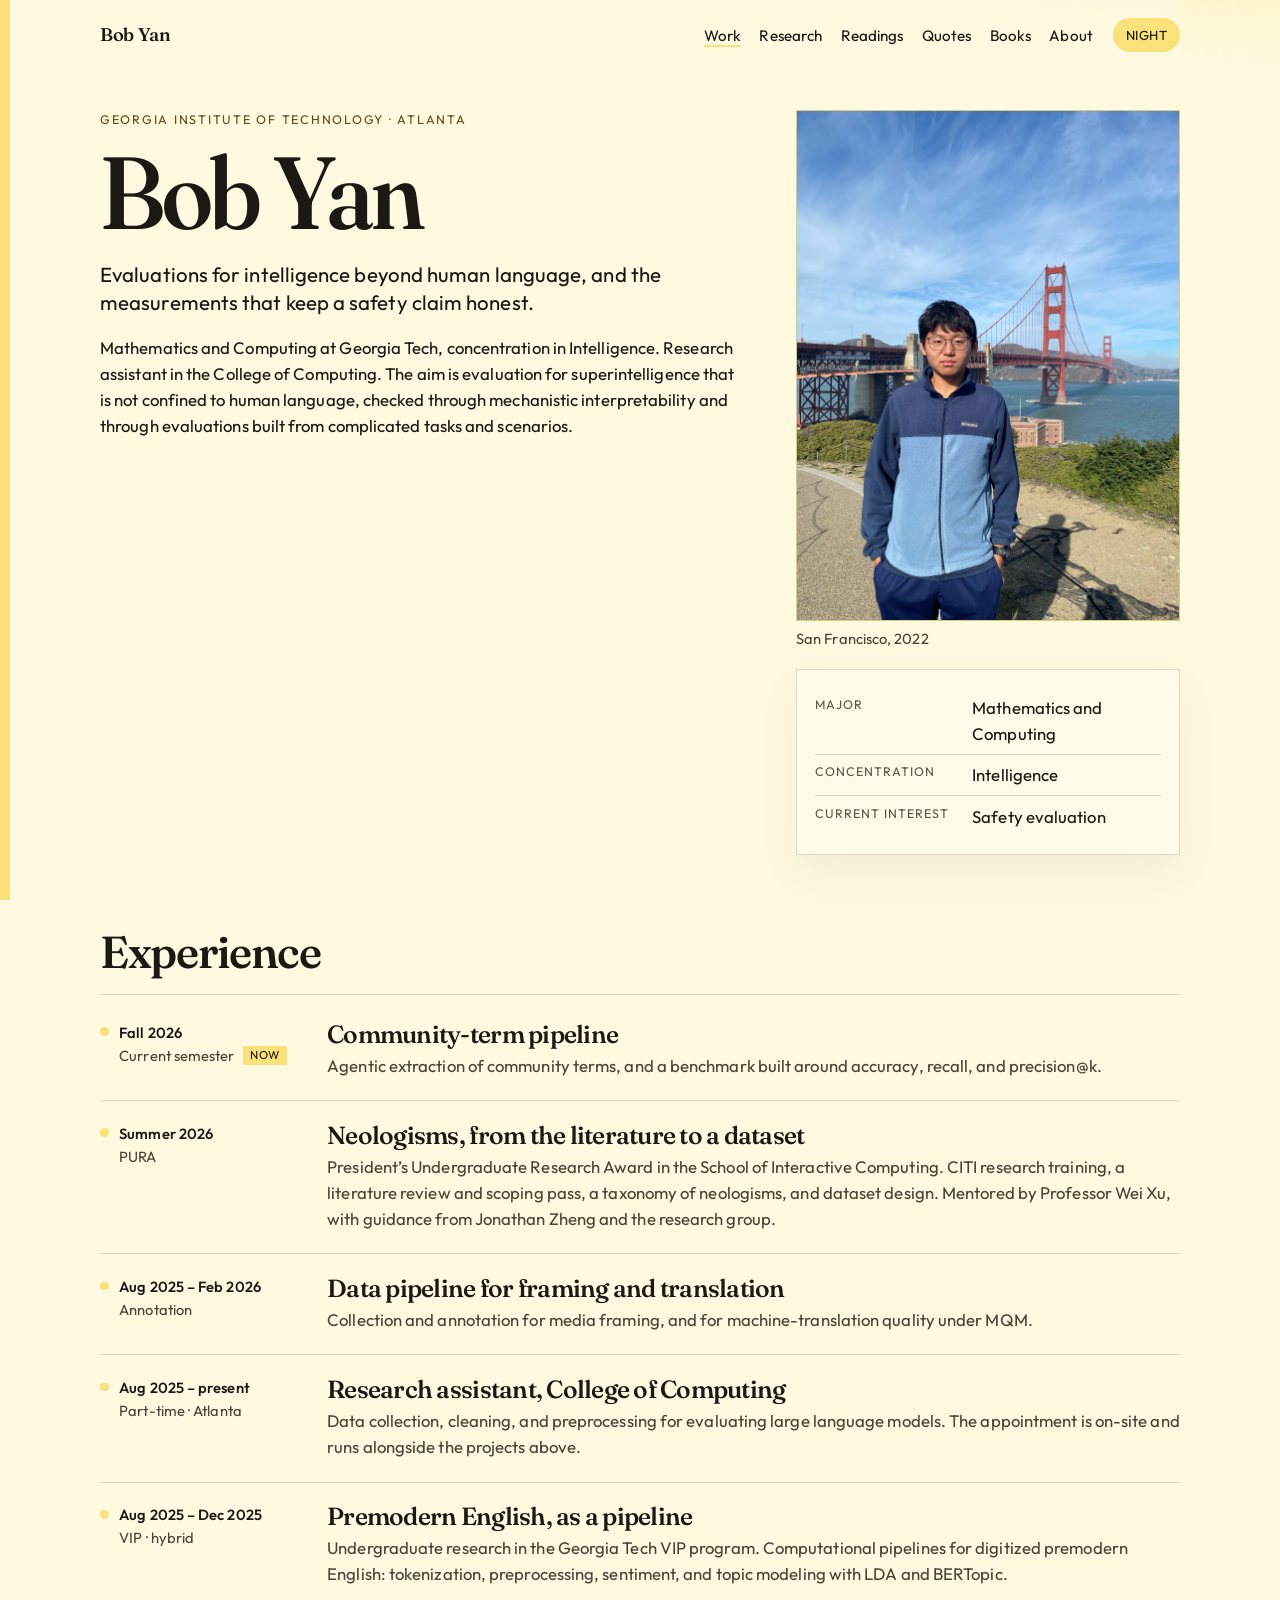
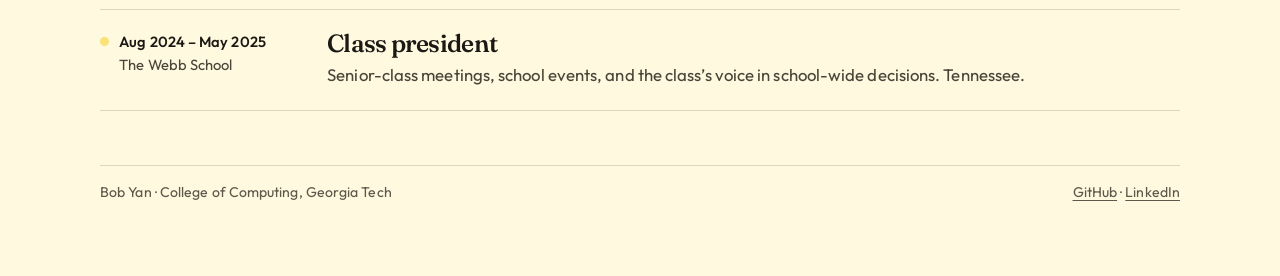
==== commit e7c7bbd7: "Rename the work-page facts label from Now to Current interest. Co-authored-by: Cursor <cursoragent@c" ====
--- a/index.html
+++ b/index.html
@@ -59,7 +59,7 @@
           <ul class="facts">
             <li><span>Major</span> Mathematics and Computing</li>
             <li><span>Concentration</span> Intelligence</li>
-            <li><span>Now</span> Safety evaluation</li>
+            <li><span>Current interest</span> Safety evaluation</li>
           </ul>
         </div>
       </section>
